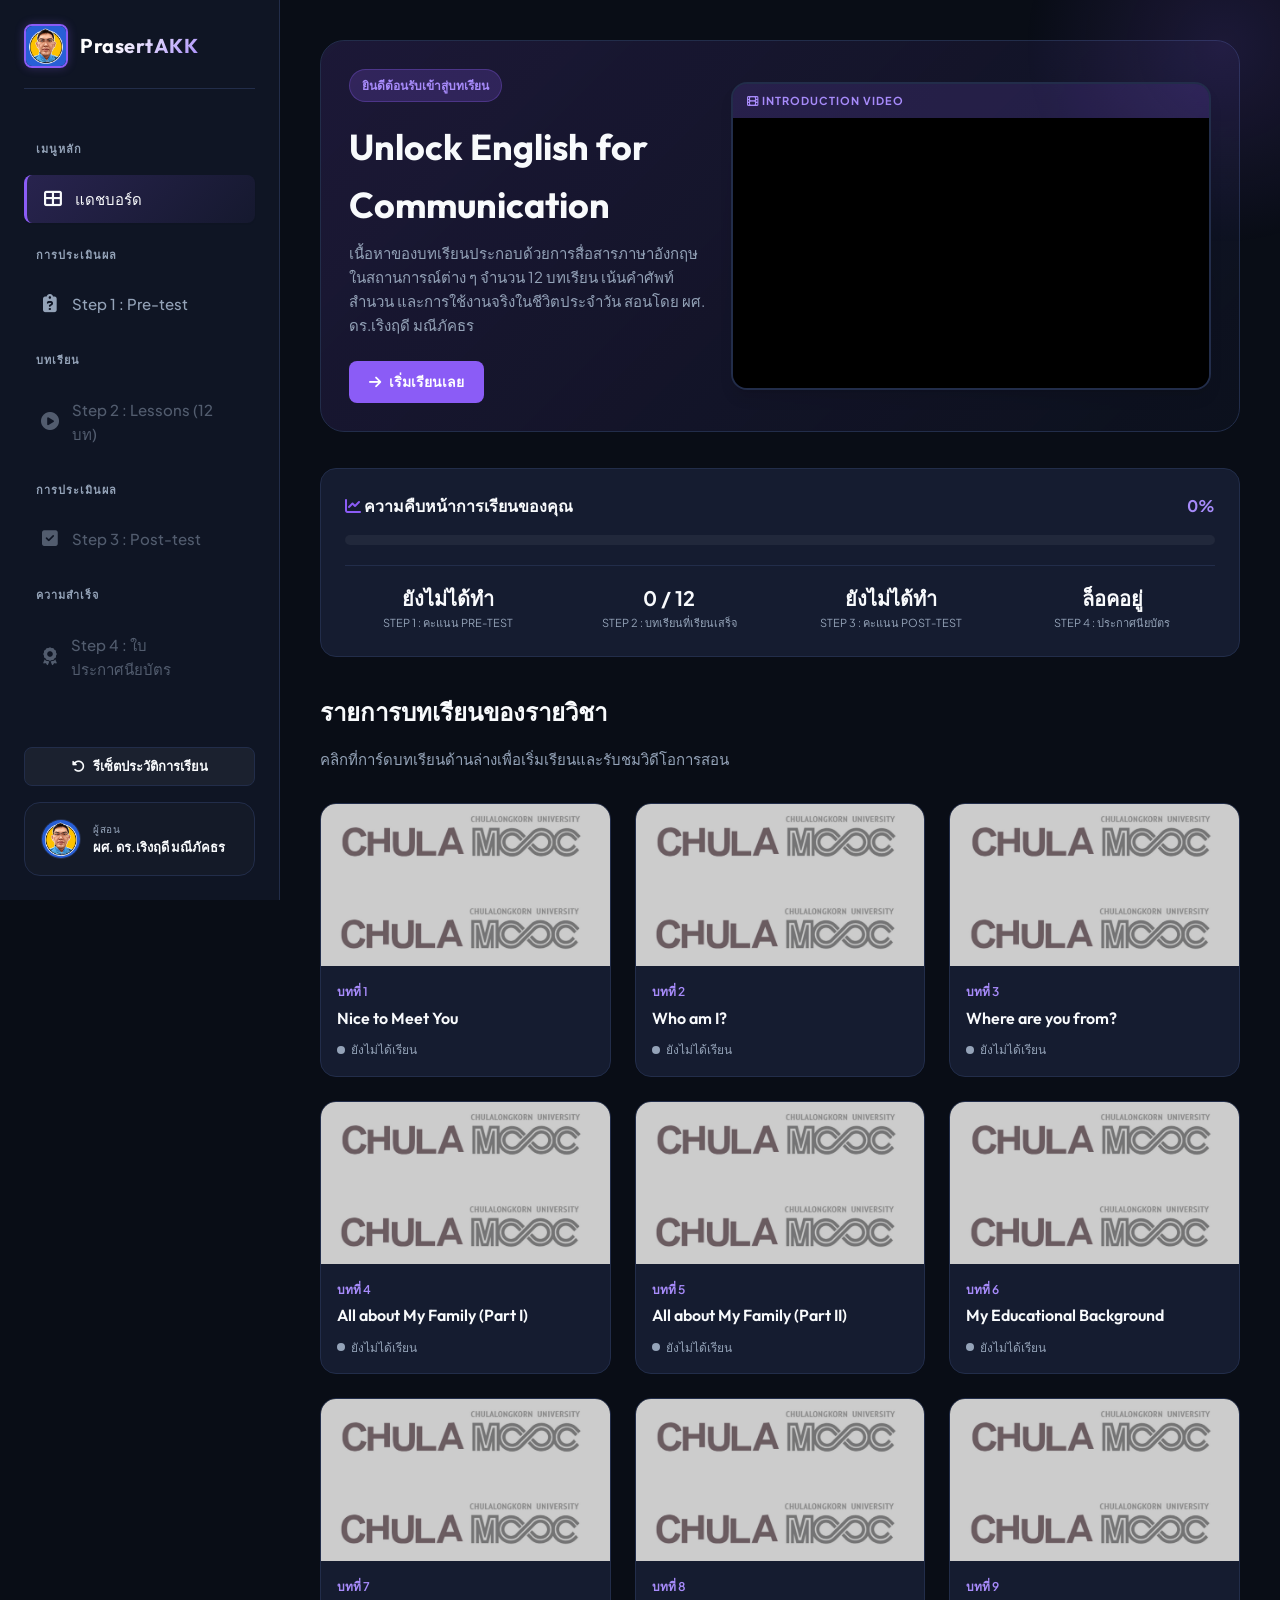
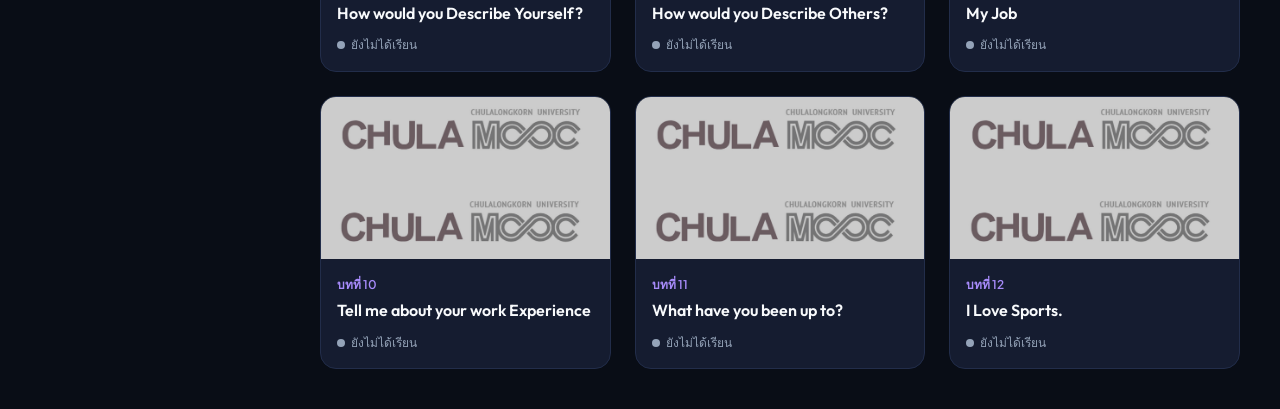
==== index.html @ 7f9fbba9 "ci: add automatic debug APK build and release workflow" ====
<!DOCTYPE html>
<html lang="en">
<head>
    <meta charset="UTF-8">
    <meta name="viewport" content="width=device-width, initial-scale=1.0">
    <title>Unlock English for Communication | PrasertAKK</title>
    <meta name="description" content="Learn English for Communication with 12 interactive video lessons, quizzes, and earn your certificate. Taught by Prasert Akkaratwichakorn.">
    <link rel="shortcut icon" href="prasertakk.ico" type="image/x-icon">
    <link rel="stylesheet" href="https://cdnjs.cloudflare.com/ajax/libs/font-awesome/6.4.0/css/all.min.css">
    <link rel="stylesheet" href="style.css">
</head>
<body>

    <!-- Name Registration Modal Overlay -->
    <div class="modal-overlay" id="name-registration-modal" style="display:none;">
        <div class="modal-card">
            <div class="modal-icon"><i class="fa fa-user-pen"></i></div>
            <h2>ลงทะเบียนผู้เรียน</h2>
            <p style="color: var(--color-text-muted); margin-bottom: 24px;">
                กรุณากรอกชื่อและนามสกุลของคุณเพื่อเริ่มเรียน<br>
                <small>(ชื่อนี้จะถูกใช้ในใบประกาศนียบัตร และไม่สามารถแก้ไขได้หลังบันทึก)</small>
            </p>
            <div class="form-group">
                <label for="reg-firstname"><i class="fa fa-user"></i> ชื่อ (First name)</label>
                <input type="text" id="reg-firstname" placeholder="เช่น ประเสริฐ" autocomplete="given-name">
            </div>
            <div class="form-group">
                <label for="reg-lastname"><i class="fa fa-user"></i> นามสกุล (Last name)</label>
                <input type="text" id="reg-lastname" placeholder="เช่น อัครทวิชากร" autocomplete="family-name">
            </div>
            <button class="btn btn-primary" id="btn-save-name" style="width:100%; margin-top:12px; justify-content:center;">
                <i class="fa fa-save"></i> บันทึกและเริ่มเรียน
            </button>
        </div>
    </div>

    <div class="app-container">
        <!-- Sidebar Navigation -->
        <aside class="sidebar">
            <div class="brand-section">
                <img src="prasertakk2.jpg" alt="PrasertAKK Logo" class="brand-logo">
                <span class="brand-name">PrasertAKK</span>
            </div>
            
            <nav class="nav-menu">
                <span class="nav-item-title">เมนูหลัก</span>
                <a href="#" class="nav-link active" data-tab="dashboard">
                    <i class="fa fa-th-large"></i>
                    <span>แดชบอร์ด</span>
                </a>
                
                <span class="nav-item-title">การประเมินผล</span>
                <a href="#" class="nav-link step-link" data-tab="pre" data-step="1" id="nav-pre-link">
                    <i class="fa fa-clipboard-question"></i>
                    <span>Step 1 : Pre-test</span>
                </a>
                
                <span class="nav-item-title">บทเรียน</span>
                <a href="#" class="nav-link step-link" data-tab="lessons" data-step="2" id="nav-lessons-link">
                    <i class="fa fa-play-circle"></i>
                    <span>Step 2 : Lessons (12 บท)</span>
                </a>
                
                <span class="nav-item-title">การประเมินผล</span>
                <a href="#" class="nav-link step-link" data-tab="post" data-step="3" id="nav-post-link">
                    <i class="fa fa-square-check"></i>
                    <span>Step 3 : Post-test</span>
                </a>
                
                <span class="nav-item-title">ความสำเร็จ</span>
                <a href="#" class="nav-link step-link" data-tab="certificate" data-step="4" id="nav-cert-link">
                    <i class="fa fa-award"></i>
                    <span>Step 4 : ใบประกาศนียบัตร</span>
                </a>
            </nav>
            
            <!-- Learner name display (shown after registration) -->
            <div class="learner-name-badge" id="learner-name-badge" style="display:none;">
                <i class="fa fa-id-card" style="color: var(--color-primary);"></i>
                <span id="learner-name-display"></span>
            </div>

            <!-- reset progress button -->
            <button class="btn btn-secondary" onclick="resetProgress()" style="margin-bottom: 16px; justify-content: center; font-size: 13px; padding: 8px;">
                <i class="fa fa-rotate-left"></i> รีเซ็ตประวัติการเรียน
            </button>

            <!-- Instructor Badge -->
            <div class="instructor-badge">
                <img src="prasertakk2.jpg" alt="Prasert AKK" class="instructor-avatar">
                <div class="instructor-info">
                    <span class="instructor-label">ผู้สอน</span>
                    <span class="instructor-name">ผศ. ดร.เริงฤดี มณีภัคธร</span>
                </div>
            </div>
        </aside>

        <!-- Main Content Area -->
        <main class="main-content">
            
            <!-- 1. Dashboard Tab View -->
            <section id="dashboard-section" class="tab-section active">
                <div class="welcome-banner">
                    <div class="welcome-text">
                        <span class="welcome-badge">ยินดีต้อนรับเข้าสู่บทเรียน</span>
                        <h1>Unlock English for Communication</h1>
                        <p class="welcome-desc">
                            เนื้อหาของบทเรียนประกอบด้วยการสื่อสารภาษาอังกฤษในสถานการณ์ต่าง ๆ จำนวน 12 บทเรียน 
                            เน้นคำศัพท์ สำนวน และการใช้งานจริงในชีวิตประจำวัน สอนโดย ผศ. ดร.เริงฤดี มณีภัคธร
                        </p>
                        <button class="btn btn-primary" id="dashboard-start-learning">
                            <i class="fa fa-arrow-right"></i> เริ่มเรียนเลย
                        </button>
                    </div>
                    <div class="dashboard-hero-video">
                        <div class="intro-video-label"><i class="fa fa-film"></i> INTRODUCTION VIDEO</div>
                        <iframe id="intro-video-iframe"
                            src="https://drive.google.com/file/d/1B5qJ9aQ7UhpIXTGosk8ddsbNW3D1z1Iv/preview"
                            style="width: 100%; height: 270px; border: none; display: block;"
                            allow="autoplay"
                            allowfullscreen></iframe>
                    </div>
                </div>

                <!-- Course Progress Tracker Card -->
                <div class="progress-card">
                    <div class="progress-header">
                        <span class="progress-title"><i class="fa fa-chart-line" style="color: var(--color-primary);"></i> ความคืบหน้าการเรียนของคุณ</span>
                        <span class="progress-pct" id="progress-percentage">0%</span>
                    </div>
                    <div class="progress-bar-bg">
                        <div class="progress-bar-fill" id="progress-fill"></div>
                    </div>
                    <div class="progress-stats-row">
                        <div class="progress-stat-box">
                            <div class="progress-stat-val" id="stat-pretest-score">ยังไม่ได้ทำ</div>
                            <div class="progress-stat-lbl">Step 1 : คะแนน PRE-TEST</div>
                        </div>
                        <div class="progress-stat-box">
                            <div class="progress-stat-val" id="stat-lessons-count">0 / 12</div>
                            <div class="progress-stat-lbl">Step 2 : บทเรียนที่เรียนเสร็จ</div>
                        </div>
                        <div class="progress-stat-box">
                            <div class="progress-stat-val" id="stat-posttest-score">ยังไม่ได้ทำ</div>
                            <div class="progress-stat-lbl">Step 3 : คะแนน POST-TEST</div>
                        </div>
                        <div class="progress-stat-box">
                            <div class="progress-stat-val" id="stat-cert-unlocked">ล็อคอยู่</div>
                            <div class="progress-stat-lbl">Step 4 : ประกาศนียบัตร</div>
                        </div>
                    </div>
                </div>

                <h2>รายการบทเรียนของรายวิชา</h2>
                <p class="section-subtitle">คลิกที่การ์ดบทเรียนด้านล่างเพื่อเริ่มเรียนและรับชมวิดีโอการสอน</p>
                
                <div class="lessons-grid" id="dashboard-lessons-grid">
                    <!-- Dynamic rendering via app.js -->
                </div>
            </section>

            <!-- 2. Pre-test Tab View -->
            <section id="pre-section" class="tab-section">
                <h1><i class="fa fa-clipboard-question" style="color:var(--color-primary);"></i> Step 1 : แบบทดสอบก่อนเรียน (Pre-test)</h1>
                <p class="section-subtitle">กรุณาเลือกคำตอบที่ถูกต้องที่สุดสำหรับแต่ละข้อคำถาม</p>

                <!-- Score Overlay Banner -->
                <div class="quiz-score-overlay" id="pre-score-overlay">
                    <h2>คะแนนสอบ Pre-test ของคุณ</h2>
                    <div class="quiz-score-val">0 / 20</div>
                    <p style="color: var(--color-text-muted); margin-top: 8px;">ระบบได้บันทึกคะแนนของคุณเรียบร้อยแล้ว คุณสามารถไปเรียนบทเรียนได้แล้ว</p>
                    <button class="btn btn-primary" onclick="switchTab('lessons')" style="margin-top:16px;">
                        <i class="fa fa-arrow-right"></i> ไปเรียน Step 2: Lessons
                    </button>
                </div>

                <div class="quiz-info-header">
                    <div class="quiz-info-text">
                        <h2>แบบทดสอบการฟังและโครงสร้างการสื่อสาร</h2>
                        <p>คำชี้แจง: ข้อสอบเป็นแบบปรนัย 4 ตัวเลือก จำนวน 20 ข้อ ให้ผู้เรียนเลือกคำตอบที่เหมาะสมที่สุด</p>
                    </div>
                    <div class="quiz-helpers">
                        <button class="btn btn-secondary" onclick="autoFillQuiz('pre')">
                            <i class="fa fa-wand-magic-sparkles" style="color: var(--color-primary-hover);"></i> เฉลยคำตอบ (Auto-Fill)
                        </button>
                    </div>
                </div>

                <div id="pre-quiz-questions"></div>

                <div style="text-align: center; margin: 40px 0;">
                    <button class="btn btn-primary" onclick="gradeQuiz('pre')" style="font-size: 16px; padding: 14px 40px; border-radius: var(--border-radius-sm);">
                        <i class="fa fa-paper-plane"></i> ส่งแบบทดสอบ Pre-test
                    </button>
                </div>
            </section>

            <!-- 3. Lessons Tab View -->
            <section id="lessons-section" class="tab-section">
                <h1><i class="fa fa-play-circle" style="color:var(--color-primary);"></i> Step 2 : ห้องเรียนออนไลน์</h1>
                <p class="section-subtitle">รับชมวิดีโอการสอน เมื่อดูจบระบบจะบันทึกว่าเรียนผ่านบทเรียนนี้แล้วโดยอัตโนมัติ</p>

                <div class="lesson-viewer-container">
                    <div class="video-player-section">
                        <div class="video-wrapper">
                            <iframe id="main-course-iframe"
                                src=""
                                style="width: 100%; height: 100%; min-height: 420px; border: none; display: block;"
                                allow="autoplay"
                                allowfullscreen></iframe>
                            <video id="main-course-video" controls poster="prasertakk.jpg" style="display: none; width: 100%;">
                                <source src="" type="video/mp4">
                                เบราว์เซอร์ของคุณไม่รองรับการเล่นวิดีโอ
                            </video>
                        </div>
                        <div class="video-meta">
                            <h2 id="viewing-video-title">Lesson 1. Nice to Meet You</h2>
                            <p style="color: var(--color-text-muted); font-size: 14px;">
                                วิทยากร: ผศ. ดร.เริงฤดี มณีภัคธร | รายวิชา English for Communication
                            </p>
                        </div>
                    </div>

                    <div class="lesson-sidebar-section">
                        <div class="lesson-sidebar-title">บทเรียนทั้งหมด (12 Lessons)</div>
                        <ul class="sidebar-lessons-list" id="sidebar-lessons-list"></ul>
                    </div>
                </div>

                <!-- All lessons completed banner -->
                <div class="all-lessons-done-banner" id="all-lessons-done-banner" style="display:none;">
                    <i class="fa fa-circle-check" style="font-size:28px; color:var(--color-success);"></i>
                    <div>
                        <h3>ยินดีด้วย! คุณเรียนครบทุกบทเรียนแล้ว</h3>
                        <p style="color:var(--color-text-muted);">คุณสามารถไปทำข้อสอบ Post-test เพื่อรับใบประกาศนียบัตร</p>
                    </div>
                    <button class="btn btn-primary" onclick="switchTab('post')">
                        <i class="fa fa-arrow-right"></i> ไปทำ Step 3: Post-test
                    </button>
                </div>

                <!-- Vocabulary Panel -->
                <div class="vocab-section" id="lesson-vocab-box">
                    <h2><i class="fa fa-book" style="color: var(--color-primary-hover);"></i> คำศัพท์และสำนวนน่าสนใจ (Key Vocabulary)</h2>
                    <p class="section-subtitle">คำศัพท์สำคัญที่พบในบทเรียนนี้</p>
                    <div class="vocab-grid"></div>
                </div>
            </section>

            <!-- 4. Post-test Tab View -->
            <section id="post-section" class="tab-section">
                <h1><i class="fa fa-square-check" style="color:var(--color-primary);"></i> Step 3 : แบบทดสอบหลังเรียน (Post-test)</h1>
                <p class="section-subtitle">ทดสอบความรู้เพื่อประเมินผลการเรียนและปลดล็อคใบประกาศนียบัตร</p>

                <div class="quiz-score-overlay" id="post-score-overlay">
                    <h2>คะแนนสอบ Post-test ของคุณ</h2>
                    <div class="quiz-score-val">0 / 40</div>
                    <p style="color: var(--color-text-muted); margin-top: 8px;" id="post-score-status-text">
                        ระบบได้บันทึกคะแนนของคุณเรียบร้อยแล้ว คุณสามารถรับใบประกาศนียบัตรได้ใน Step 4
                    </p>
                    <button class="btn btn-primary" id="btn-goto-cert-after-post" onclick="switchTab('certificate')" style="margin-top:16px; display:none;">
                        <i class="fa fa-award"></i> ไปดูใบประกาศนียบัตร Step 4
                    </button>
                </div>

                <div class="quiz-info-header">
                    <div class="quiz-info-text">
                        <h2>แบบทดสอบหลังเรียนสรุปรายวิชา</h2>
                        <p>คำชี้แจง: ให้เลือกคำตอบที่ถูกต้องที่สุดเพื่อผ่านรายวิชาและรับใบรับรอง (จำนวน 40 ข้อ)</p>
                    </div>
                    <div class="quiz-helpers">
                        <button class="btn btn-secondary" onclick="autoFillQuiz('post')">
                            <i class="fa fa-wand-magic-sparkles" style="color: var(--color-primary-hover);"></i> เฉลยคำตอบ (Auto-Fill)
                        </button>
                    </div>
                </div>

                <div id="post-quiz-questions"></div>

                <div style="text-align: center; margin: 40px 0;">
                    <button class="btn btn-primary" onclick="gradeQuiz('post')" style="font-size: 16px; padding: 14px 40px; border-radius: var(--border-radius-sm);">
                        <i class="fa fa-paper-plane"></i> ส่งแบบทดสอบ Post-test
                    </button>
                </div>
            </section>

            <!-- 5. Certificate Tab View -->
            <section id="certificate-section" class="tab-section">
                <h1><i class="fa fa-award" style="color:var(--color-primary);"></i> Step 4 : ใบประกาศนียบัตร (Certificate)</h1>
                <p class="section-subtitle">ขอแสดงความยินดีกับความสำเร็จของคุณในการสำเร็จการศึกษารายวิชา English for Communication</p>

                <!-- Locked State -->
                <div class="cert-locked-state" id="cert-locked">
                    <div class="cert-locked-icon"><i class="fa fa-lock"></i></div>
                    <h2>ประกาศนียบัตรยังคงถูกล็อคอยู่</h2>
                    <p style="color: var(--color-text-muted); margin-top: 12px; margin-bottom: 24px;">
                        คุณต้องสอบแบบทดสอบหลังเรียน (Post-test) ให้ผ่านด้วยคะแนนเต็ม 20/20 ก่อน
                    </p>
                    <button class="btn btn-primary" onclick="switchTab('post')">
                        <i class="fa fa-arrow-right"></i> ไปทำข้อสอบ Post-test
                    </button>
                </div>

                <!-- Unlocked State -->
                <div class="cert-unlocked-state" id="cert-unlocked" style="display: none;">
                    <div class="cert-frame">
                        <canvas id="cert-canvas" style="max-width:100%; border-radius: 8px; box-shadow: var(--shadow-lg);"></canvas>
                        <div id="cert-qr-hidden" style="display:none;"></div>
                    </div>
                    
                    <div class="cert-actions">
                        <button class="btn btn-success" id="btn-download-cert" onclick="downloadCertificate()">
                            <i class="fa fa-download"></i> ดาวน์โหลดใบประกาศนียบัตร (PNG)
                        </button>
                        <button class="btn btn-secondary" onclick="window.print()">
                            <i class="fa fa-print"></i> พิมพ์ใบประกาศนียบัตร
                        </button>
                    </div>
                </div>
            </section>
        </main>
    </div>

    <!-- Scripts -->
    <script src="qrcode.min.js"></script>
    <script src="cert_data.js"></script>
    <script src="app.js"></script>
</body>
</html>
---- style.css ----
@import url('https://fonts.googleapis.com/css2?family=Outfit:wght@300;400;500;600;700&family=Plus+Jakarta+Sans:wght@300;400;500;600;700&display=swap');

/* Color Variables & Theme Tokens */
:root {
    --font-heading: 'Outfit', sans-serif;
    --font-body: 'Plus Jakarta Sans', sans-serif;

    /* Theme colors: Sleek Premium Dark Mode */
    --bg-app: #090d16;
    --bg-sidebar: #0f1524;
    --bg-card: #151c30;
    --bg-card-hover: #1c253f;
    --border-color: #222d4a;
    
    --color-primary: #8b5cf6;       /* Violet/Purple */
    --color-primary-rgb: 139, 92, 246;
    --color-primary-hover: #a78bfa;
    --color-text-main: #f8fafc;
    --color-text-muted: #94a3b8;
    
    --color-success: #10b981;      /* Emerald Green */
    --color-danger: #ef4444;       /* Rose Red */
    --color-warning: #f59e0b;      /* Amber */

    --shadow-sm: 0 1px 2px 0 rgb(0 0 0 / 0.05);
    --shadow-md: 0 4px 6px -1px rgb(0 0 0 / 0.1), 0 2px 4px -2px rgb(0 0 0 / 0.1);
    --shadow-lg: 0 10px 15px -3px rgb(0 0 0 / 0.1), 0 4px 6px -4px rgb(0 0 0 / 0.1);
    --shadow-glow: 0 0 20px rgba(139, 92, 246, 0.15);
    
    --transition-smooth: all 0.3s cubic-bezier(0.4, 0, 0.2, 1);
    --border-radius-sm: 8px;
    --border-radius-md: 16px;
    --border-radius-lg: 24px;
}

/* Global Reset & Base Styling */
* {
    margin: 0;
    padding: 0;
    box-sizing: border-box;
}

body {
    background-color: var(--bg-app);
    color: var(--color-text-main);
    font-family: var(--font-body);
    font-size: 16px;
    line-height: 1.6;
    overflow-x: hidden;
    display: flex;
    min-height: 100vh;
}

a {
    color: inherit;
    text-decoration: none;
}

button {
    font-family: inherit;
    cursor: pointer;
}

/* Layout Framework */
.app-container {
    display: flex;
    width: 100%;
    min-height: 100vh;
}

/* Sidebar Navigation */
.sidebar {
    width: 280px;
    background-color: var(--bg-sidebar);
    border-right: 1px solid var(--border-color);
    display: flex;
    flex-direction: column;
    position: fixed;
    top: 0;
    bottom: 0;
    left: 0;
    z-index: 100;
    padding: 24px;
}

.brand-section {
    display: flex;
    align-items: center;
    gap: 12px;
    margin-bottom: 36px;
    padding-bottom: 20px;
    border-bottom: 1px solid var(--border-color);
}

.brand-logo {
    width: 44px;
    height: 44px;
    border-radius: var(--border-radius-sm);
    object-fit: cover;
    border: 2px solid var(--color-primary);
    box-shadow: 0 0 10px rgba(139, 92, 246, 0.3);
}

.brand-name {
    font-family: var(--font-heading);
    font-size: 20px;
    font-weight: 700;
    background: linear-gradient(135deg, #fff 30%, var(--color-primary-hover) 100%);
    -webkit-background-clip: text;
    -webkit-text-fill-color: transparent;
    letter-spacing: 0.5px;
}

.nav-menu {
    list-style: none;
    display: flex;
    flex-direction: column;
    gap: 8px;
    flex-grow: 1;
}

.nav-item-title {
    font-family: var(--font-heading);
    font-size: 11px;
    font-weight: 600;
    text-transform: uppercase;
    letter-spacing: 1px;
    color: var(--color-text-muted);
    margin: 16px 0 8px 12px;
}

.nav-link {
    display: flex;
    align-items: center;
    gap: 12px;
    padding: 12px 16px;
    border-radius: var(--border-radius-sm);
    color: var(--color-text-muted);
    font-weight: 500;
    font-size: 15px;
    transition: var(--transition-smooth);
}

.nav-link i {
    font-size: 18px;
    width: 20px;
    text-align: center;
}

.nav-link:hover {
    color: var(--color-text-main);
    background-color: rgba(255, 255, 255, 0.03);
}

.nav-link.active {
    color: var(--color-text-main);
    background: linear-gradient(135deg, rgba(139, 92, 246, 0.2) 0%, rgba(139, 92, 246, 0.05) 100%);
    border-left: 3px solid var(--color-primary);
    box-shadow: var(--shadow-sm);
}

.nav-link.locked {
    opacity: 0.5;
    cursor: not-allowed;
}

.nav-link.locked:hover {
    background-color: transparent;
    color: var(--color-text-muted);
}

.instructor-badge {
    margin-top: auto;
    padding: 16px;
    background-color: rgba(255, 255, 255, 0.02);
    border-radius: var(--border-radius-md);
    border: 1px solid var(--border-color);
    display: flex;
    align-items: center;
    gap: 12px;
}

.instructor-avatar {
    width: 40px;
    height: 40px;
    border-radius: 50%;
    object-fit: cover;
    border: 1px solid var(--border-color);
}

.instructor-info {
    display: flex;
    flex-direction: column;
}

.instructor-label {
    font-size: 10px;
    color: var(--color-text-muted);
    text-transform: uppercase;
    letter-spacing: 0.5px;
}

.instructor-name {
    font-size: 13px;
    font-weight: 600;
    color: var(--color-text-main);
}

/* Main Viewport Content */
.main-content {
    margin-left: 280px;
    flex-grow: 1;
    min-height: 100vh;
    display: flex;
    flex-direction: column;
    padding: 40px;
    max-width: 1400px;
    width: calc(100% - 280px);
}

/* Tab Sections */
.tab-section {
    display: none;
    animation: fadeIn 0.4s cubic-bezier(0.4, 0, 0.2, 1) forwards;
}

.tab-section.active {
    display: block;
}

@keyframes fadeIn {
    from {
        opacity: 0;
        transform: translateY(10px);
    }
    to {
        opacity: 1;
        transform: translateY(0);
    }
}

/* Typography elements */
h1 {
    font-family: var(--font-heading);
    font-size: 36px;
    font-weight: 700;
    color: var(--color-text-main);
    margin-bottom: 8px;
}

h2 {
    font-family: var(--font-heading);
    font-size: 24px;
    font-weight: 600;
    color: var(--color-text-main);
    margin-bottom: 16px;
}

.section-subtitle {
    font-size: 15px;
    color: var(--color-text-muted);
    margin-bottom: 32px;
}

/* Dashboard Home UI */
.welcome-banner {
    background: linear-gradient(135deg, rgba(139, 92, 246, 0.15) 0%, rgba(15, 21, 36, 0.5) 100%);
    border: 1px solid var(--border-color);
    border-radius: var(--border-radius-lg);
    padding: 28px;
    margin-bottom: 36px;
    display: flex;
    align-items: center;
    justify-content: space-between;
    gap: 24px;
    position: relative;
    overflow: visible;
}

.welcome-banner::after {
    content: '';
    position: absolute;
    top: -50%;
    right: -20%;
    width: 400px;
    height: 400px;
    background: radial-gradient(circle, rgba(139, 92, 246, 0.15) 0%, transparent 70%);
    z-index: 1;
    pointer-events: none;
}

.welcome-text {
    z-index: 2;
    flex: 1;
    min-width: 0;
}

.welcome-badge {
    display: inline-block;
    padding: 6px 12px;
    background-color: rgba(139, 92, 246, 0.2);
    color: var(--color-primary-hover);
    border-radius: 20px;
    font-size: 12px;
    font-weight: 600;
    margin-bottom: 16px;
    border: 1px solid rgba(139, 92, 246, 0.3);
}

.welcome-desc {
    color: var(--color-text-muted);
    margin-bottom: 24px;
    font-size: 15px;
}

.course-meta-grid {
    display: grid;
    grid-template-columns: repeat(3, 1fr);
    gap: 16px;
    margin-top: 24px;
}

.meta-item {
    background-color: rgba(255, 255, 255, 0.02);
    border: 1px solid var(--border-color);
    border-radius: var(--border-radius-sm);
    padding: 16px;
    display: flex;
    align-items: center;
    gap: 12px;
}

.meta-icon {
    width: 40px;
    height: 40px;
    background-color: rgba(139, 92, 246, 0.1);
    color: var(--color-primary);
    border-radius: 50%;
    display: flex;
    align-items: center;
    justify-content: center;
    font-size: 16px;
}

.meta-info {
    display: flex;
    flex-direction: column;
}

.meta-value {
    font-weight: 600;
    font-size: 14px;
}

.meta-label {
    font-size: 11px;
    color: var(--color-text-muted);
}

.dashboard-hero-video {
    width: 480px;
    max-width: 100%;
    border-radius: var(--border-radius-md);
    overflow: hidden;
    border: 2px solid var(--border-color);
    box-shadow: var(--shadow-lg);
    z-index: 2;
    position: relative;
    flex-shrink: 0;
}

.dashboard-hero-video iframe,
.dashboard-hero-video video,
#intro-video-player,
#intro-video-iframe {
    width: 100%;
    height: 270px;
    display: block;
    object-fit: contain;
    background-color: #000;
}

.intro-video-label {
    padding: 8px 14px;
    background: rgba(139, 92, 246, 0.15);
    color: var(--color-primary-hover);
    font-size: 11px;
    font-weight: 700;
    letter-spacing: 1px;
    text-transform: uppercase;
}

.video-play-overlay {
    position: absolute;
    inset: 0;
    background-color: rgba(9, 13, 22, 0.4);
    display: flex;
    align-items: center;
    justify-content: center;
    transition: var(--transition-smooth);
}

.dashboard-hero-video:hover .video-play-overlay {
    background-color: rgba(9, 13, 22, 0.6);
}

.play-btn-circle {
    width: 48px;
    height: 48px;
    background-color: var(--color-primary);
    color: #fff;
    border-radius: 50%;
    display: flex;
    align-items: center;
    justify-content: center;
    font-size: 18px;
    box-shadow: 0 0 15px rgba(139, 92, 246, 0.5);
    transition: var(--transition-smooth);
}

.dashboard-hero-video:hover .play-btn-circle {
    transform: scale(1.1);
    background-color: var(--color-primary-hover);
}

/* Video Link Card in Classroom */
.video-link-card {
    width: 100%;
    aspect-ratio: 16/9;
    border-radius: var(--border-radius-sm);
    overflow: hidden;
    background-color: #000;
    border: 1px solid var(--border-color);
    position: relative;
}

.video-poster-img {
    width: 100%;
    height: 100%;
    object-fit: cover;
    opacity: 0.7;
    transition: var(--transition-smooth);
}

.video-link-overlay {
    position: absolute;
    inset: 0;
    display: flex;
    flex-direction: column;
    align-items: center;
    justify-content: center;
    gap: 16px;
    background: rgba(9, 13, 22, 0.4);
    transition: var(--transition-smooth);
}

.play-circle-large {
    width: 72px;
    height: 72px;
    background-color: var(--color-primary);
    color: #fff;
    border-radius: 50%;
    display: flex;
    align-items: center;
    justify-content: center;
    font-size: 28px;
    box-shadow: 0 0 25px rgba(139, 92, 246, 0.6);
    transition: var(--transition-smooth);
}

.video-link-text {
    font-family: var(--font-heading);
    font-size: 16px;
    font-weight: 600;
    color: #fff;
    background-color: rgba(9, 13, 22, 0.7);
    padding: 8px 16px;
    border-radius: 30px;
    border: 1px solid var(--border-color);
}

.video-link-card:hover .video-poster-img {
    transform: scale(1.03);
    opacity: 0.6;
}

.video-link-card:hover .video-link-overlay {
    background: rgba(9, 13, 22, 0.6);
}

.video-link-card:hover .play-circle-large {
    transform: scale(1.1);
    background-color: var(--color-primary-hover);
    box-shadow: 0 0 35px rgba(139, 92, 246, 0.8);
}


/* Progress Section */
.progress-card {
    background-color: var(--bg-card);
    border: 1px solid var(--border-color);
    border-radius: var(--border-radius-md);
    padding: 24px;
    margin-bottom: 36px;
}

.progress-header {
    display: flex;
    align-items: center;
    justify-content: space-between;
    margin-bottom: 16px;
}

.progress-title {
    font-weight: 600;
    font-size: 16px;
}

.progress-pct {
    font-weight: 700;
    color: var(--color-primary-hover);
}

.progress-bar-bg {
    width: 100%;
    height: 10px;
    background-color: rgba(255, 255, 255, 0.05);
    border-radius: 5px;
    overflow: hidden;
}

.progress-bar-fill {
    width: 0%;
    height: 100%;
    background: linear-gradient(90deg, var(--color-primary) 0%, var(--color-primary-hover) 100%);
    border-radius: 5px;
    transition: width 0.8s ease-in-out;
}

.progress-stats-row {
    display: grid;
    grid-template-columns: repeat(4, 1fr);
    gap: 16px;
    margin-top: 20px;
    padding-top: 16px;
    border-top: 1px solid var(--border-color);
}

.progress-stat-box {
    text-align: center;
}

.progress-stat-val {
    font-size: 20px;
    font-weight: 700;
    color: var(--color-text-main);
}

.progress-stat-lbl {
    font-size: 11px;
    color: var(--color-text-muted);
    text-transform: uppercase;
}

/* Lesson Cards Grid */
.lessons-grid {
    display: grid;
    grid-template-columns: repeat(auto-fill, minmax(280px, 1fr));
    gap: 24px;
}

.lesson-card {
    background-color: var(--bg-card);
    border: 1px solid var(--border-color);
    border-radius: var(--border-radius-md);
    overflow: hidden;
    cursor: pointer;
    transition: var(--transition-smooth);
    display: flex;
    flex-direction: column;
    position: relative;
}

.lesson-card:hover {
    transform: translateY(-6px);
    border-color: var(--color-primary);
    box-shadow: var(--shadow-lg);
}

.lesson-thumb-wrapper {
    position: relative;
    width: 100%;
    padding-top: 56.25%; /* 16:9 Aspect Ratio */
    background-color: #000;
    overflow: hidden;
}

.lesson-thumb {
    position: absolute;
    top: 0;
    left: 0;
    width: 100%;
    height: 100%;
    object-fit: cover;
    opacity: 0.8;
    transition: var(--transition-smooth);
}

.lesson-card:hover .lesson-thumb {
    opacity: 0.9;
    transform: scale(1.05);
}

.lesson-duration {
    position: absolute;
    bottom: 8px;
    right: 8px;
    background-color: rgba(9, 13, 22, 0.8);
    padding: 3px 6px;
    border-radius: 4px;
    font-size: 11px;
    font-weight: 500;
}

.lesson-card-body {
    padding: 16px;
    display: flex;
    flex-direction: column;
    flex-grow: 1;
}

.lesson-num {
    font-size: 12px;
    font-weight: 600;
    color: var(--color-primary-hover);
    margin-bottom: 6px;
}

.lesson-title {
    font-family: var(--font-heading);
    font-size: 16px;
    font-weight: 600;
    margin-bottom: 12px;
    line-height: 1.3;
}

.lesson-status {
    margin-top: auto;
    font-size: 12px;
    display: flex;
    align-items: center;
    gap: 6px;
}

.status-indicator {
    width: 8px;
    height: 8px;
    border-radius: 50%;
}

.status-incomplete {
    color: var(--color-text-muted);
}
.status-incomplete .status-indicator {
    background-color: var(--color-text-muted);
}

.status-complete {
    color: var(--color-success);
}
.status-complete .status-indicator {
    background-color: var(--color-success);
}

/* Custom Play Badge on hover */
.lesson-play-badge {
    position: absolute;
    top: 50%;
    left: 50%;
    transform: translate(-50%, -50%) scale(0.8);
    width: 48px;
    height: 48px;
    background-color: rgba(139, 92, 246, 0.9);
    border-radius: 50%;
    display: flex;
    align-items: center;
    justify-content: center;
    font-size: 16px;
    opacity: 0;
    transition: var(--transition-smooth);
    z-index: 5;
    box-shadow: 0 0 15px rgba(139, 92, 246, 0.4);
}

.lesson-card:hover .lesson-play-badge {
    opacity: 1;
    transform: translate(-50%, -50%) scale(1);
}

/* Lesson Viewer UI */
.lesson-viewer-container {
    display: grid;
    grid-template-columns: 2fr 1fr;
    gap: 24px;
    margin-bottom: 24px;
}

.video-player-section {
    background-color: var(--bg-card);
    border: 1px solid var(--border-color);
    border-radius: var(--border-radius-md);
    overflow: hidden;
    padding: 16px;
}

.video-wrapper {
    width: 100%;
    aspect-ratio: 16/9;
    border-radius: var(--border-radius-sm);
    overflow: hidden;
    background-color: #000;
    border: 1px solid var(--border-color);
}

.video-wrapper video,
.video-wrapper iframe {
    width: 100%;
    height: 100%;
}

.video-meta {
    padding: 16px 8px 8px 8px;
}

.video-title {
    font-size: 20px;
    font-weight: 600;
    margin-bottom: 8px;
}

.lesson-sidebar-section {
    background-color: var(--bg-card);
    border: 1px solid var(--border-color);
    border-radius: var(--border-radius-md);
    padding: 20px;
    display: flex;
    flex-direction: column;
    max-height: calc(100vh - 180px);
    overflow-y: auto;
}

.lesson-sidebar-title {
    font-family: var(--font-heading);
    font-size: 16px;
    font-weight: 700;
    margin-bottom: 16px;
    padding-bottom: 12px;
    border-bottom: 1px solid var(--border-color);
}

.sidebar-lessons-list {
    list-style: none;
    display: flex;
    flex-direction: column;
    gap: 8px;
}

.sidebar-lesson-item {
    padding: 10px 12px;
    border-radius: var(--border-radius-sm);
    border: 1px solid transparent;
    cursor: pointer;
    transition: var(--transition-smooth);
    display: flex;
    align-items: center;
    gap: 12px;
}

.sidebar-lesson-item:hover {
    background-color: rgba(255, 255, 255, 0.02);
    border-color: var(--border-color);
}

.sidebar-lesson-item.active {
    background-color: rgba(139, 92, 246, 0.08);
    border-color: var(--color-primary);
}

.sidebar-lesson-idx {
    font-size: 11px;
    font-weight: 700;
    color: var(--color-primary-hover);
    background-color: rgba(139, 92, 246, 0.1);
    width: 24px;
    height: 24px;
    border-radius: 50%;
    display: flex;
    align-items: center;
    justify-content: center;
    flex-shrink: 0;
}

.sidebar-lesson-meta {
    display: flex;
    flex-direction: column;
    overflow: hidden;
}

.sidebar-lesson-title {
    font-size: 13px;
    font-weight: 600;
    white-space: nowrap;
    text-overflow: ellipsis;
    overflow: hidden;
}

.sidebar-lesson-status {
    font-size: 10px;
    color: var(--color-text-muted);
}

.sidebar-lesson-item.completed .sidebar-lesson-status {
    color: var(--color-success);
}

.vocab-section {
    background-color: var(--bg-card);
    border: 1px solid var(--border-color);
    border-radius: var(--border-radius-md);
    padding: 24px;
    margin-top: 24px;
}

.vocab-grid {
    display: grid;
    grid-template-columns: repeat(auto-fill, minmax(240px, 1fr));
    gap: 16px;
    margin-top: 16px;
}

.vocab-card {
    background-color: rgba(255, 255, 255, 0.01);
    border: 1px solid var(--border-color);
    border-radius: var(--border-radius-sm);
    padding: 16px;
}

.vocab-word {
    font-family: var(--font-heading);
    font-weight: 700;
    color: var(--color-primary-hover);
    font-size: 15px;
    margin-bottom: 4px;
}

.vocab-definition {
    font-size: 13px;
    color: var(--color-text-main);
}

.vocab-example {
    font-size: 12px;
    font-style: italic;
    color: var(--color-text-muted);
    margin-top: 6px;
}

/* Quiz Style UI */
.quiz-info-header {
    background-color: var(--bg-card);
    border: 1px solid var(--border-color);
    border-radius: var(--border-radius-md);
    padding: 24px;
    margin-bottom: 28px;
    display: flex;
    align-items: center;
    justify-content: space-between;
    gap: 20px;
}

.quiz-info-text p {
    font-size: 14px;
    color: var(--color-text-muted);
}

.quiz-helpers {
    display: flex;
    gap: 12px;
}

.btn {
    padding: 10px 20px;
    border-radius: var(--border-radius-sm);
    font-weight: 600;
    font-size: 14px;
    border: none;
    transition: var(--transition-smooth);
    display: inline-flex;
    align-items: center;
    gap: 8px;
}

.btn-primary {
    background-color: var(--color-primary);
    color: #fff;
}

.btn-primary:hover {
    background-color: #7c3aed;
    box-shadow: 0 0 15px rgba(139, 92, 246, 0.4);
}

.btn-secondary {
    background-color: rgba(255, 255, 255, 0.05);
    color: var(--color-text-main);
    border: 1px solid var(--border-color);
}

.btn-secondary:hover {
    background-color: rgba(255, 255, 255, 0.1);
}

.btn-success {
    background-color: var(--color-success);
    color: #fff;
}

.btn-success:hover {
    background-color: #059669;
}

.quiz-item-card {
    background-color: var(--bg-card);
    border: 1px solid var(--border-color);
    border-radius: var(--border-radius-md);
    padding: 24px;
    margin-bottom: 20px;
    position: relative;
    transition: var(--transition-smooth);
}

.quiz-item-card.correct {
    border-color: rgba(16, 185, 129, 0.4);
    background-color: rgba(16, 185, 129, 0.02);
}

.quiz-item-card.incorrect {
    border-color: rgba(239, 68, 68, 0.4);
    background-color: rgba(239, 68, 68, 0.02);
}

.quiz-qstn-header {
    display: flex;
    gap: 12px;
    margin-bottom: 20px;
}

.quiz-qstn-num {
    background-color: var(--color-primary);
    color: #fff;
    width: 28px;
    height: 28px;
    border-radius: 50%;
    display: flex;
    align-items: center;
    justify-content: center;
    font-size: 13px;
    font-weight: 700;
    flex-shrink: 0;
}

.quiz-qstn-text {
    font-family: var(--font-heading);
    font-size: 17px;
    font-weight: 600;
    color: var(--color-text-main);
    padding-top: 2px;
}

.choices-list {
    display: flex;
    flex-direction: column;
    gap: 10px;
}

.choice-option {
    display: flex;
    align-items: center;
    padding: 12px 16px;
    background-color: rgba(255, 255, 255, 0.01);
    border: 1px solid var(--border-color);
    border-radius: var(--border-radius-sm);
    cursor: pointer;
    transition: var(--transition-smooth);
    user-select: none;
    position: relative;
}

.choice-option:hover {
    background-color: rgba(255, 255, 255, 0.02);
    border-color: rgba(255, 255, 255, 0.2);
}

.choice-option input[type="radio"] {
    display: none;
}

.custom-radio {
    width: 18px;
    height: 18px;
    border: 2px solid var(--color-text-muted);
    border-radius: 50%;
    margin-right: 12px;
    position: relative;
    flex-shrink: 0;
    transition: var(--transition-smooth);
}

.choice-option.selected .custom-radio {
    border-color: var(--color-primary);
}

.choice-option.selected .custom-radio::after {
    content: '';
    position: absolute;
    top: 3px;
    left: 3px;
    width: 8px;
    height: 8px;
    background-color: var(--color-primary);
    border-radius: 50%;
}

.choice-option.selected {
    border-color: var(--color-primary);
    background-color: rgba(139, 92, 246, 0.03);
}

/* Feedback Styling for Answers */
.choice-option.correct-choice {
    border-color: var(--color-success);
    background-color: rgba(16, 185, 129, 0.05);
}

.choice-option.correct-choice .custom-radio {
    border-color: var(--color-success);
}
.choice-option.correct-choice .custom-radio::after {
    content: '';
    position: absolute;
    top: 3px;
    left: 3px;
    width: 8px;
    height: 8px;
    background-color: var(--color-success);
    border-radius: 50%;
}

.choice-option.incorrect-choice {
    border-color: var(--color-danger);
    background-color: rgba(239, 68, 68, 0.05);
}
.choice-option.incorrect-choice .custom-radio {
    border-color: var(--color-danger);
}
.choice-option.incorrect-choice .custom-radio::after {
    content: '';
    position: absolute;
    top: 3px;
    left: 3px;
    width: 8px;
    height: 8px;
    background-color: var(--color-danger);
    border-radius: 50%;
}

.quiz-feedback-banner {
    margin-top: 12px;
    font-size: 13px;
    display: none;
    align-items: center;
    gap: 6px;
    font-weight: 500;
}

.quiz-item-card.correct .quiz-feedback-banner.correct {
    display: flex;
    color: var(--color-success);
}

.quiz-item-card.incorrect .quiz-feedback-banner.incorrect {
    display: flex;
    color: var(--color-danger);
}

.quiz-score-overlay {
    background: linear-gradient(135deg, rgba(16, 185, 129, 0.1) 0%, rgba(9, 13, 22, 0.8) 100%);
    border: 1px solid rgba(16, 185, 129, 0.2);
    border-radius: var(--border-radius-md);
    padding: 32px;
    text-align: center;
    margin-bottom: 24px;
    display: none;
    animation: scaleUp 0.4s ease-out;
}

@keyframes scaleUp {
    from { transform: scale(0.95); opacity: 0; }
    to { transform: scale(1); opacity: 1; }
}

.quiz-score-val {
    font-size: 48px;
    font-weight: 800;
    color: var(--color-success);
    font-family: var(--font-heading);
}

/* Certificate Unlock Design */
.cert-locked-state {
    background-color: var(--bg-card);
    border: 1px solid var(--border-color);
    border-radius: var(--border-radius-md);
    padding: 48px;
    text-align: center;
    max-width: 600px;
    margin: 40px auto;
}

.cert-locked-icon {
    font-size: 48px;
    color: var(--color-text-muted);
    margin-bottom: 20px;
}

.cert-unlocked-state {
    display: flex;
    flex-direction: column;
    align-items: center;
    gap: 32px;
    text-align: center;
}

.cert-frame {
    border: 16px solid var(--bg-card);
    border-image: linear-gradient(to right, #8b5cf6, #d946ef) 1;
    border-radius: 4px;
    box-shadow: var(--shadow-lg), 0 0 30px rgba(139, 92, 246, 0.2);
    max-width: 90%;
    width: 800px;
    background-color: #fff;
    padding: 4px;
}

.cert-image {
    width: 100%;
    height: auto;
    display: block;
}

.cert-actions {
    display: flex;
    gap: 16px;
    margin-bottom: 40px;
}

/* Scrollbar Customization */
::-webkit-scrollbar {
    width: 8px;
    height: 8px;
}

::-webkit-scrollbar-track {
    background: var(--bg-app);
}

::-webkit-scrollbar-thumb {
    background: var(--border-color);
    border-radius: 4px;
}

::-webkit-scrollbar-thumb:hover {
    background: var(--color-primary);
}

/* ===== Modal Overlay ===== */
.modal-overlay {
    position: fixed;
    inset: 0;
    z-index: 9999;
    background: rgba(9, 13, 22, 0.85);
    backdrop-filter: blur(8px);
    display: flex;
    align-items: center;
    justify-content: center;
    animation: fadeIn 0.3s ease;
}

.modal-card {
    background: var(--bg-card);
    border: 1px solid var(--border-color);
    border-radius: var(--border-radius-lg);
    padding: 40px;
    max-width: 440px;
    width: 90%;
    text-align: center;
    box-shadow: 0 25px 50px rgba(0, 0, 0, 0.5), var(--shadow-glow);
}

.modal-icon {
    width: 64px;
    height: 64px;
    border-radius: 50%;
    background: linear-gradient(135deg, var(--color-primary), var(--color-primary-hover));
    color: #fff;
    display: flex;
    align-items: center;
    justify-content: center;
    font-size: 28px;
    margin: 0 auto 20px;
    box-shadow: 0 0 20px rgba(139, 92, 246, 0.4);
}

/* ===== Form Elements ===== */
.form-group {
    margin-bottom: 16px;
    text-align: left;
}

.form-group label {
    display: block;
    font-size: 13px;
    font-weight: 600;
    color: var(--color-text-muted);
    margin-bottom: 6px;
}

.form-group input[type="text"] {
    width: 100%;
    padding: 12px 16px;
    background: rgba(255, 255, 255, 0.05);
    border: 1px solid var(--border-color);
    border-radius: var(--border-radius-sm);
    color: var(--color-text-main);
    font-size: 15px;
    font-family: var(--font-body);
    transition: var(--transition-smooth);
    outline: none;
}

.form-group input[type="text"]:focus {
    border-color: var(--color-primary);
    box-shadow: 0 0 0 3px rgba(139, 92, 246, 0.2);
}

.form-group input[type="text"]::placeholder {
    color: rgba(148, 163, 184, 0.5);
}

/* ===== Learner Name Badge ===== */
.learner-name-badge {
    display: flex;
    align-items: center;
    gap: 10px;
    padding: 12px 16px;
    background: rgba(139, 92, 246, 0.08);
    border: 1px solid rgba(139, 92, 246, 0.2);
    border-radius: var(--border-radius-sm);
    margin-bottom: 12px;
    font-size: 13px;
    font-weight: 600;
    color: var(--color-primary-hover);
}

/* ===== All Lessons Done Banner ===== */
.all-lessons-done-banner {
    display: flex;
    align-items: center;
    gap: 20px;
    padding: 24px;
    margin-top: 24px;
    background: linear-gradient(135deg, rgba(16, 185, 129, 0.1) 0%, rgba(15, 21, 36, 0.5) 100%);
    border: 1px solid rgba(16, 185, 129, 0.3);
    border-radius: var(--border-radius-md);
}

.all-lessons-done-banner h3 {
    color: var(--color-success);
    margin-bottom: 4px;
}

/* Media Queries for Responsiveness */
/* ===== Responsive ===== */
@media (max-width: 768px) {
    .sidebar {
        width: 80px;
        padding: 16px 8px;
        align-items: center;
    }
    
    .brand-name, .nav-item-title, .instructor-info, .instructor-label, .learner-name-badge span {
        display: none;
    }
    
    .brand-section {
        justify-content: center;
        width: 100%;
        margin-bottom: 20px;
    }
    
    .nav-link {
        justify-content: center;
        padding: 12px;
    }
    
    .nav-link span {
        display: none;
    }
    
    .instructor-badge {
        padding: 8px;
        background-color: transparent;
        border: none;
        justify-content: center;
    }
    
    .main-content {
        margin-left: 80px;
        width: calc(100% - 80px);
        padding: 24px;
    }
    
    .lesson-viewer-container {
        grid-template-columns: 1fr;
    }
    
    .welcome-banner {
        flex-direction: column;
        align-items: flex-start;
    }
    
    .welcome-text {
        max-width: 100%;
    }
    
    .dashboard-hero-video {
        width: 100%;
    }
    
    .all-lessons-done-banner {
        flex-direction: column;
        text-align: center;
    }
}
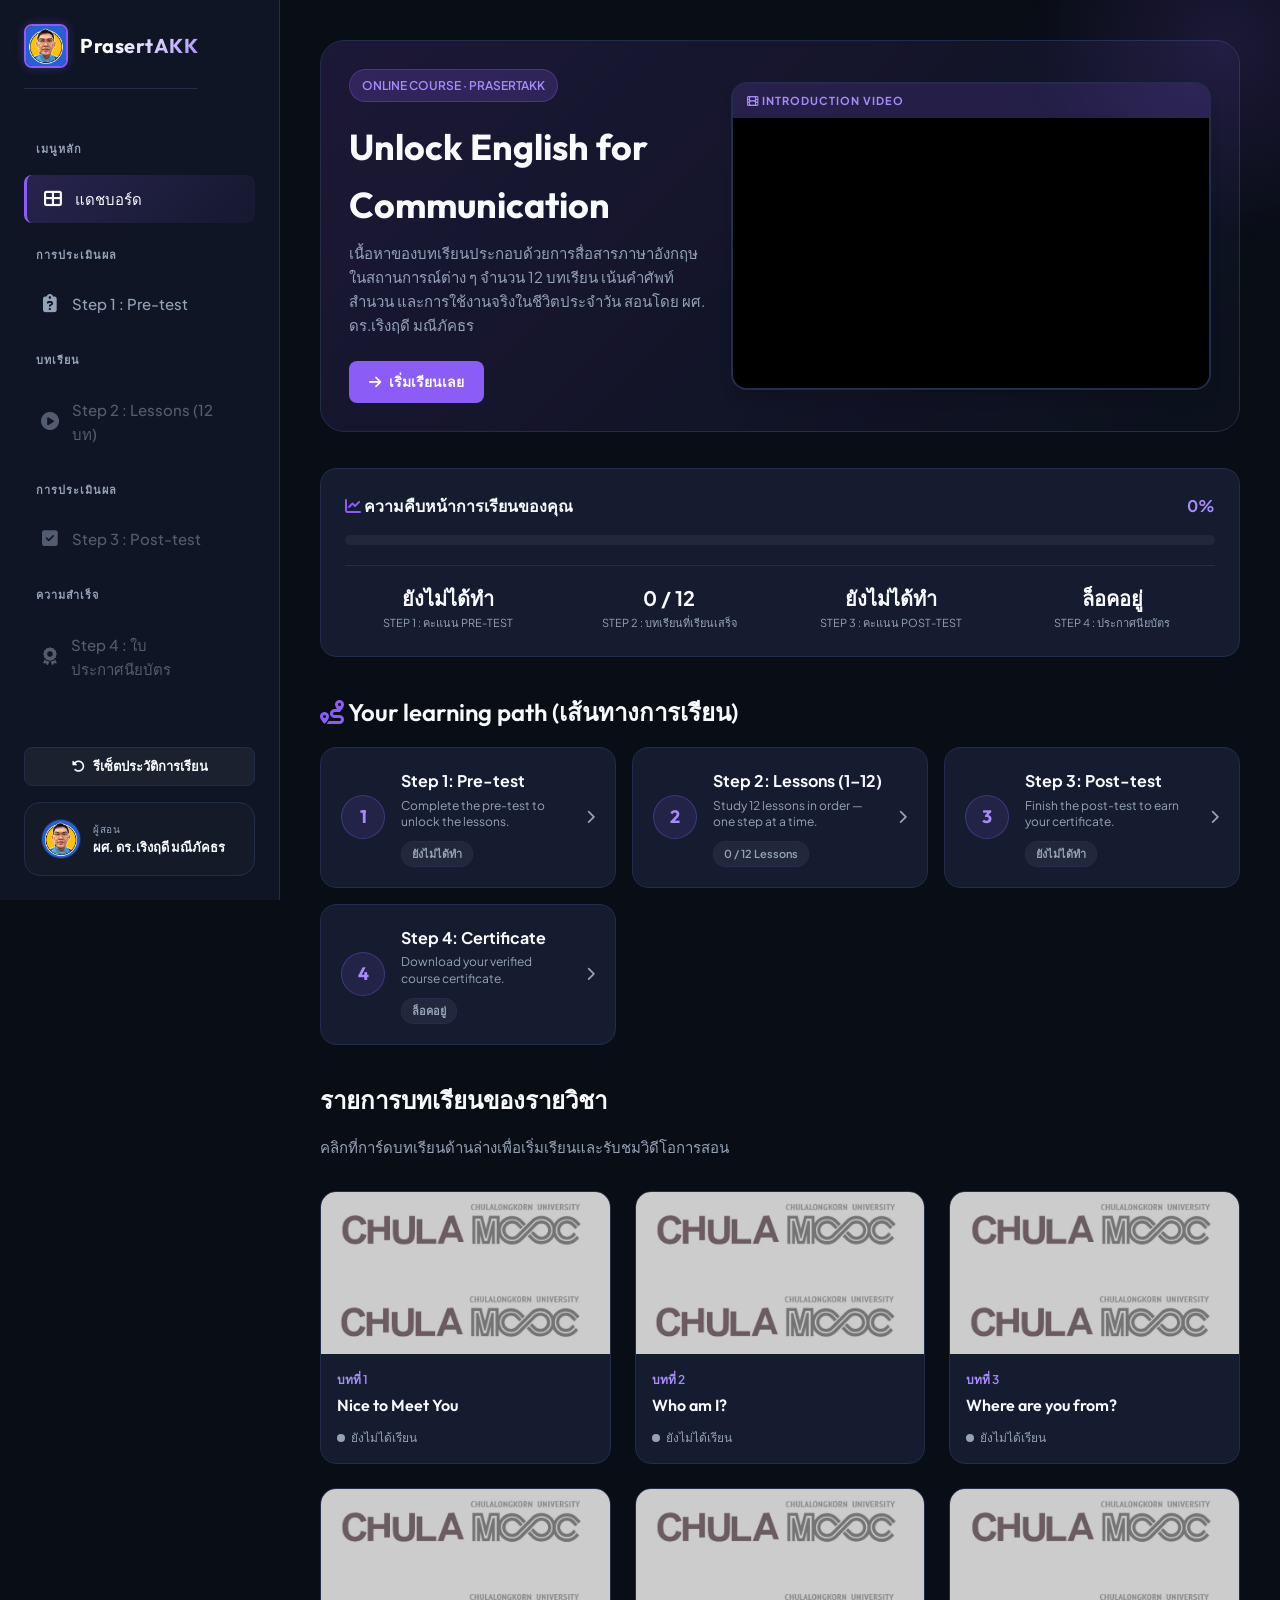
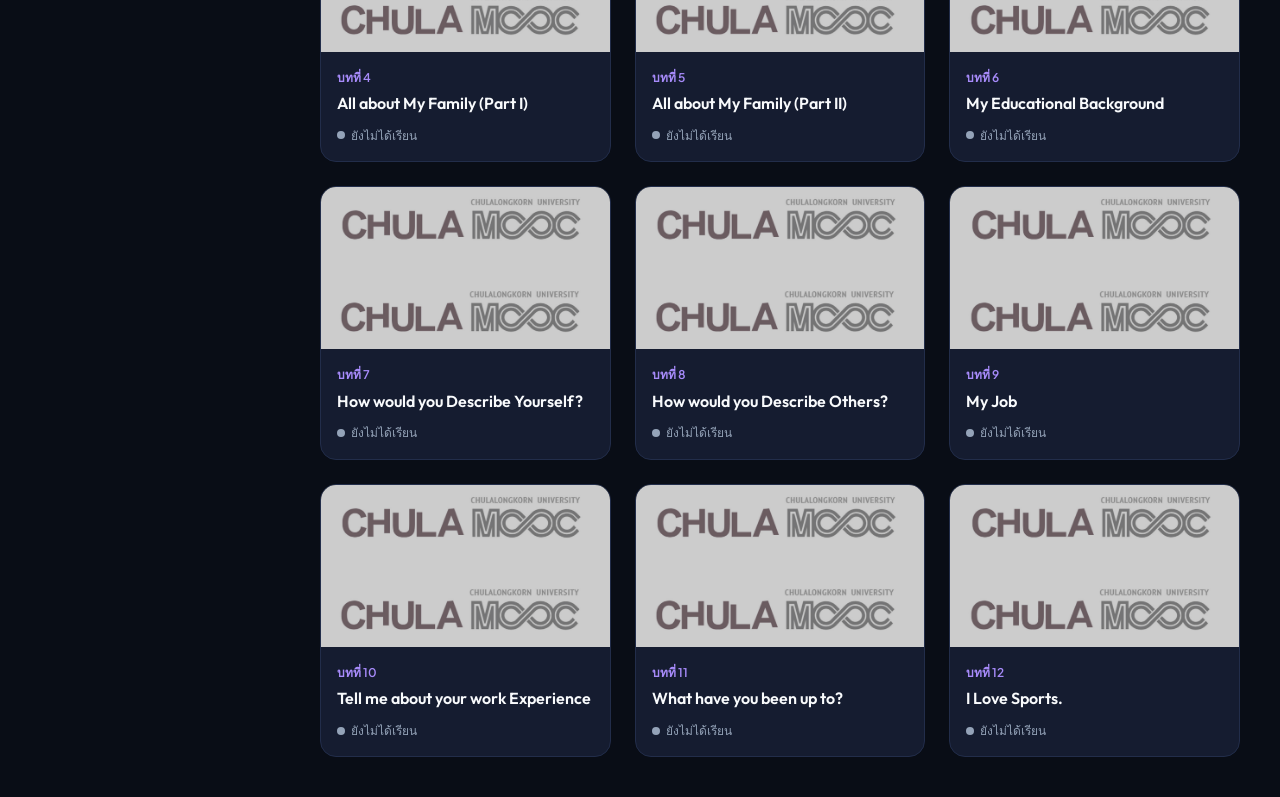
==== commit 2deaa559: "style: overhaul mobile UI layout with top bar, drawer, 2x2 stat grid, and learning path cards matchi" ====
--- a/index.html
+++ b/index.html
@@ -34,12 +34,32 @@
         </div>
     </div>
 
+    <!-- Mobile Header Bar -->
+    <header class="mobile-header-bar">
+        <div class="mobile-brand">
+            <img src="prasertakk2.jpg" alt="PrasertAKK Logo" class="mobile-brand-logo">
+            <div class="mobile-brand-info">
+                <span class="mobile-brand-name">PrasertAKK</span>
+                <span class="mobile-brand-sub">Unlock English for Communication</span>
+            </div>
+        </div>
+        <button class="mobile-menu-toggle" id="mobile-menu-toggle" aria-label="Toggle menu">
+            <i class="fa fa-bars"></i>
+        </button>
+    </header>
+    <div class="sidebar-backdrop" id="sidebar-backdrop"></div>
+
     <div class="app-container">
         <!-- Sidebar Navigation -->
         <aside class="sidebar">
-            <div class="brand-section">
-                <img src="prasertakk2.jpg" alt="PrasertAKK Logo" class="brand-logo">
-                <span class="brand-name">PrasertAKK</span>
+            <div class="sidebar-top-mobile">
+                <div class="brand-section">
+                    <img src="prasertakk2.jpg" alt="PrasertAKK Logo" class="brand-logo">
+                    <span class="brand-name">PrasertAKK</span>
+                </div>
+                <button class="sidebar-close-btn" id="sidebar-close-btn" aria-label="Close menu">
+                    <i class="fa fa-xmark"></i>
+                </button>
             </div>
             
             <nav class="nav-menu">
@@ -102,7 +122,7 @@
             <section id="dashboard-section" class="tab-section active">
                 <div class="welcome-banner">
                     <div class="welcome-text">
-                        <span class="welcome-badge">ยินดีต้อนรับเข้าสู่บทเรียน</span>
+                        <span class="welcome-badge">ONLINE COURSE · PRASERTAKK</span>
                         <h1>Unlock English for Communication</h1>
                         <p class="welcome-desc">
                             เนื้อหาของบทเรียนประกอบด้วยการสื่อสารภาษาอังกฤษในสถานการณ์ต่าง ๆ จำนวน 12 บทเรียน 
@@ -147,6 +167,52 @@
                         <div class="progress-stat-box">
                             <div class="progress-stat-val" id="stat-cert-unlocked">ล็อคอยู่</div>
                             <div class="progress-stat-lbl">Step 4 : ประกาศนียบัตร</div>
+                        </div>
+                    </div>
+                </div>
+
+                <!-- Your Learning Path Step Cards Section (Lovable Style) -->
+                <div class="learning-path-section">
+                    <h2 class="section-title"><i class="fa fa-route" style="color: var(--color-primary);"></i> Your learning path (เส้นทางการเรียน)</h2>
+                    <div class="learning-path-grid">
+                        <div class="path-card step-link" data-tab="pre" data-step="1" onclick="switchTab('pre')">
+                            <div class="path-step-badge">1</div>
+                            <div class="path-card-content">
+                                <h3>Step 1: Pre-test</h3>
+                                <p>Complete the pre-test to unlock the lessons.</p>
+                                <div class="path-status-tag" id="path-tag-pre">ยังไม่ได้ทำ</div>
+                            </div>
+                            <i class="fa fa-chevron-right path-arrow"></i>
+                        </div>
+
+                        <div class="path-card step-link" data-tab="lessons" data-step="2" onclick="switchTab('lessons')">
+                            <div class="path-step-badge">2</div>
+                            <div class="path-card-content">
+                                <h3>Step 2: Lessons (1–12)</h3>
+                                <p>Study 12 lessons in order — one step at a time.</p>
+                                <div class="path-status-tag" id="path-tag-lessons">0 / 12 Lessons</div>
+                            </div>
+                            <i class="fa fa-chevron-right path-arrow"></i>
+                        </div>
+
+                        <div class="path-card step-link" data-tab="post" data-step="3" onclick="switchTab('post')">
+                            <div class="path-step-badge">3</div>
+                            <div class="path-card-content">
+                                <h3>Step 3: Post-test</h3>
+                                <p>Finish the post-test to earn your certificate.</p>
+                                <div class="path-status-tag" id="path-tag-post">ยังไม่ได้ทำ</div>
+                            </div>
+                            <i class="fa fa-chevron-right path-arrow"></i>
+                        </div>
+
+                        <div class="path-card step-link" data-tab="certificate" data-step="4" onclick="switchTab('certificate')">
+                            <div class="path-step-badge">4</div>
+                            <div class="path-card-content">
+                                <h3>Step 4: Certificate</h3>
+                                <p>Download your verified course certificate.</p>
+                                <div class="path-status-tag" id="path-tag-cert">ล็อคอยู่</div>
+                            </div>
+                            <i class="fa fa-chevron-right path-arrow"></i>
                         </div>
                     </div>
                 </div>
--- a/style.css
+++ b/style.css
@@ -1289,66 +1289,338 @@
     margin-bottom: 4px;
 }
 
-/* Media Queries for Responsiveness */
-/* ===== Responsive ===== */
+/* ===== Learning Path Section & Cards (Lovable Style) ===== */
+.learning-path-section {
+    margin-bottom: 36px;
+}
+
+.learning-path-grid {
+    display: grid;
+    grid-template-columns: repeat(auto-fit, minmax(260px, 1fr));
+    gap: 16px;
+    margin-top: 16px;
+}
+
+.path-card {
+    background: var(--bg-card);
+    border: 1px solid var(--border-color);
+    border-radius: var(--border-radius-md);
+    padding: 20px;
+    display: flex;
+    align-items: center;
+    gap: 16px;
+    cursor: pointer;
+    transition: var(--transition-smooth);
+    position: relative;
+}
+
+.path-card:hover {
+    border-color: var(--color-primary);
+    transform: translateY(-3px);
+    box-shadow: var(--shadow-md), var(--shadow-glow);
+}
+
+.path-step-badge {
+    width: 44px;
+    height: 44px;
+    border-radius: 50%;
+    background: rgba(139, 92, 246, 0.12);
+    border: 1px solid rgba(139, 92, 246, 0.3);
+    color: var(--color-primary-hover);
+    font-family: var(--font-heading);
+    font-size: 18px;
+    font-weight: 700;
+    display: flex;
+    align-items: center;
+    justify-content: center;
+    flex-shrink: 0;
+}
+
+.path-card-content {
+    flex: 1;
+    min-width: 0;
+}
+
+.path-card-content h3 {
+    font-size: 16px;
+    font-weight: 700;
+    margin-bottom: 4px;
+    color: var(--color-text-main);
+}
+
+.path-card-content p {
+    font-size: 12px;
+    color: var(--color-text-muted);
+    line-height: 1.4;
+    margin-bottom: 8px;
+}
+
+.path-status-tag {
+    display: inline-block;
+    font-size: 11px;
+    font-weight: 600;
+    padding: 3px 10px;
+    border-radius: 12px;
+    background: rgba(255, 255, 255, 0.05);
+    color: var(--color-text-muted);
+    border: 1px solid var(--border-color);
+}
+
+.path-arrow {
+    color: var(--color-text-muted);
+    font-size: 14px;
+    transition: var(--transition-smooth);
+}
+
+.path-card:hover .path-arrow {
+    color: var(--color-primary-hover);
+    transform: translateX(4px);
+}
+
+/* Mobile Header Bar & Backdrop Defaults */
+.mobile-header-bar {
+    display: none;
+}
+
+.sidebar-backdrop {
+    display: none;
+}
+
+.sidebar-top-mobile {
+    display: flex;
+    align-items: center;
+    justify-content: space-between;
+    width: 100%;
+}
+
+.sidebar-close-btn {
+    display: none;
+}
+
+/* Media Queries for Mobile Responsiveness */
+/* ===== Mobile Responsive Styles ===== */
 @media (max-width: 768px) {
+    /* Fixed Top Header Bar on Mobile */
+    .mobile-header-bar {
+        display: flex;
+        align-items: center;
+        justify-content: space-between;
+        position: fixed;
+        top: 0;
+        left: 0;
+        right: 0;
+        height: 64px;
+        background-color: var(--bg-sidebar);
+        border-bottom: 1px solid var(--border-color);
+        padding: 0 16px;
+        z-index: 1100;
+        box-shadow: 0 4px 12px rgba(0, 0, 0, 0.4);
+    }
+    
+    .mobile-brand {
+        display: flex;
+        align-items: center;
+        gap: 10px;
+    }
+    
+    .mobile-brand-logo {
+        width: 38px;
+        height: 38px;
+        border-radius: 50%;
+        object-fit: cover;
+        border: 2px solid var(--color-primary);
+    }
+    
+    .mobile-brand-info {
+        display: flex;
+        flex-direction: column;
+    }
+    
+    .mobile-brand-name {
+        font-family: var(--font-heading);
+        font-size: 15px;
+        font-weight: 700;
+        color: var(--color-text-main);
+        line-height: 1.2;
+    }
+    
+    .mobile-brand-sub {
+        font-size: 10px;
+        color: var(--color-text-muted);
+    }
+    
+    .mobile-menu-toggle {
+        background: rgba(255, 255, 255, 0.05);
+        border: 1px solid var(--border-color);
+        color: var(--color-text-main);
+        width: 40px;
+        height: 40px;
+        border-radius: 10px;
+        display: flex;
+        align-items: center;
+        justify-content: center;
+        font-size: 18px;
+    }
+    
+    /* Slide-out Drawer Sidebar on Mobile */
     .sidebar {
-        width: 80px;
-        padding: 16px 8px;
+        position: fixed;
+        top: 0;
+        left: -300px;
+        width: 280px;
+        height: 100vh;
+        z-index: 1200;
+        transition: left 0.3s cubic-bezier(0.4, 0, 0.2, 1);
+        box-shadow: 10px 0 25px rgba(0, 0, 0, 0.6);
+        padding: 20px;
+        align-items: stretch;
+    }
+    
+    .sidebar.mobile-open {
+        left: 0;
+    }
+    
+    .sidebar-close-btn {
+        display: flex;
         align-items: center;
-    }
-    
-    .brand-name, .nav-item-title, .instructor-info, .instructor-label, .learner-name-badge span {
-        display: none;
+        justify-content: center;
+        width: 36px;
+        height: 36px;
+        background: rgba(255, 255, 255, 0.05);
+        border: 1px solid var(--border-color);
+        border-radius: 8px;
+        color: var(--color-text-main);
+        font-size: 16px;
+    }
+    
+    .sidebar-backdrop {
+        display: block;
+        position: fixed;
+        inset: 0;
+        background: rgba(0, 0, 0, 0.65);
+        backdrop-filter: blur(4px);
+        z-index: 1150;
+        opacity: 0;
+        pointer-events: none;
+        transition: opacity 0.3s ease;
+    }
+    
+    .sidebar-backdrop.active {
+        opacity: 1;
+        pointer-events: auto;
+    }
+    
+    /* Restore full text and alignment in mobile drawer */
+    .brand-name, .nav-item-title, .instructor-info, .instructor-label, .learner-name-badge span, .nav-link span {
+        display: block !important;
     }
     
     .brand-section {
-        justify-content: center;
-        width: 100%;
-        margin-bottom: 20px;
+        justify-content: flex-start !important;
+        margin-bottom: 0 !important;
+        border-bottom: none !important;
+        padding-bottom: 0 !important;
     }
     
     .nav-link {
-        justify-content: center;
-        padding: 12px;
-    }
-    
-    .nav-link span {
-        display: none;
+        justify-content: flex-start !important;
+        padding: 12px 16px !important;
     }
     
     .instructor-badge {
-        padding: 8px;
-        background-color: transparent;
-        border: none;
-        justify-content: center;
-    }
-    
+        padding: 12px !important;
+        background-color: rgba(255, 255, 255, 0.02) !important;
+        border: 1px solid var(--border-color) !important;
+        justify-content: flex-start !important;
+    }
+
+    /* Main viewport container on mobile — FULL 100% WIDTH */
     .main-content {
-        margin-left: 80px;
-        width: calc(100% - 80px);
-        padding: 24px;
+        margin-left: 0 !important;
+        width: 100% !important;
+        padding: 16px !important;
+        padding-top: 80px !important;
+    }
+    
+    /* 2x2 Grid for Progress Stats Box on Mobile */
+    .progress-stats-row {
+        grid-template-columns: repeat(2, 1fr) !important;
+        gap: 10px !important;
+        padding-top: 14px !important;
+    }
+    
+    .progress-stat-box {
+        background: rgba(255, 255, 255, 0.03);
+        border: 1px solid var(--border-color);
+        border-radius: var(--border-radius-sm);
+        padding: 12px 8px;
+        text-align: center;
+    }
+    
+    .progress-stat-val {
+        font-size: 15px !important;
+        font-weight: 700 !important;
+        white-space: nowrap !important;
+        word-break: normal !important;
+    }
+    
+    .progress-stat-lbl {
+        font-size: 10px !important;
+        margin-top: 4px;
+        line-height: 1.2;
+    }
+    
+    /* Welcome Hero Banner on Mobile */
+    .welcome-banner {
+        flex-direction: column !important;
+        padding: 18px !important;
+        gap: 16px !important;
+        margin-bottom: 24px !important;
+    }
+    
+    .welcome-text h1 {
+        font-size: 22px !important;
+        line-height: 1.25 !important;
+    }
+    
+    .welcome-desc {
+        font-size: 13px !important;
+        margin-bottom: 16px !important;
+    }
+    
+    .dashboard-hero-video {
+        width: 100% !important;
+    }
+    
+    #intro-video-iframe {
+        height: 200px !important;
+    }
+
+    .lessons-grid {
+        grid-template-columns: 1fr !important;
+        gap: 16px !important;
     }
     
     .lesson-viewer-container {
-        grid-template-columns: 1fr;
-    }
-    
-    .welcome-banner {
-        flex-direction: column;
-        align-items: flex-start;
-    }
-    
-    .welcome-text {
-        max-width: 100%;
-    }
-    
-    .dashboard-hero-video {
-        width: 100%;
+        grid-template-columns: 1fr !important;
     }
     
     .all-lessons-done-banner {
-        flex-direction: column;
-        text-align: center;
-    }
-}
+        flex-direction: column !important;
+        text-align: center !important;
+    }
+    
+    .quiz-info-header {
+        flex-direction: column !important;
+        align-items: flex-start !important;
+        gap: 12px !important;
+    }
+    
+    .quiz-score-overlay {
+        padding: 24px 16px !important;
+    }
+    
+    .quiz-score-val {
+        font-size: 36px !important;
+    }
+}
